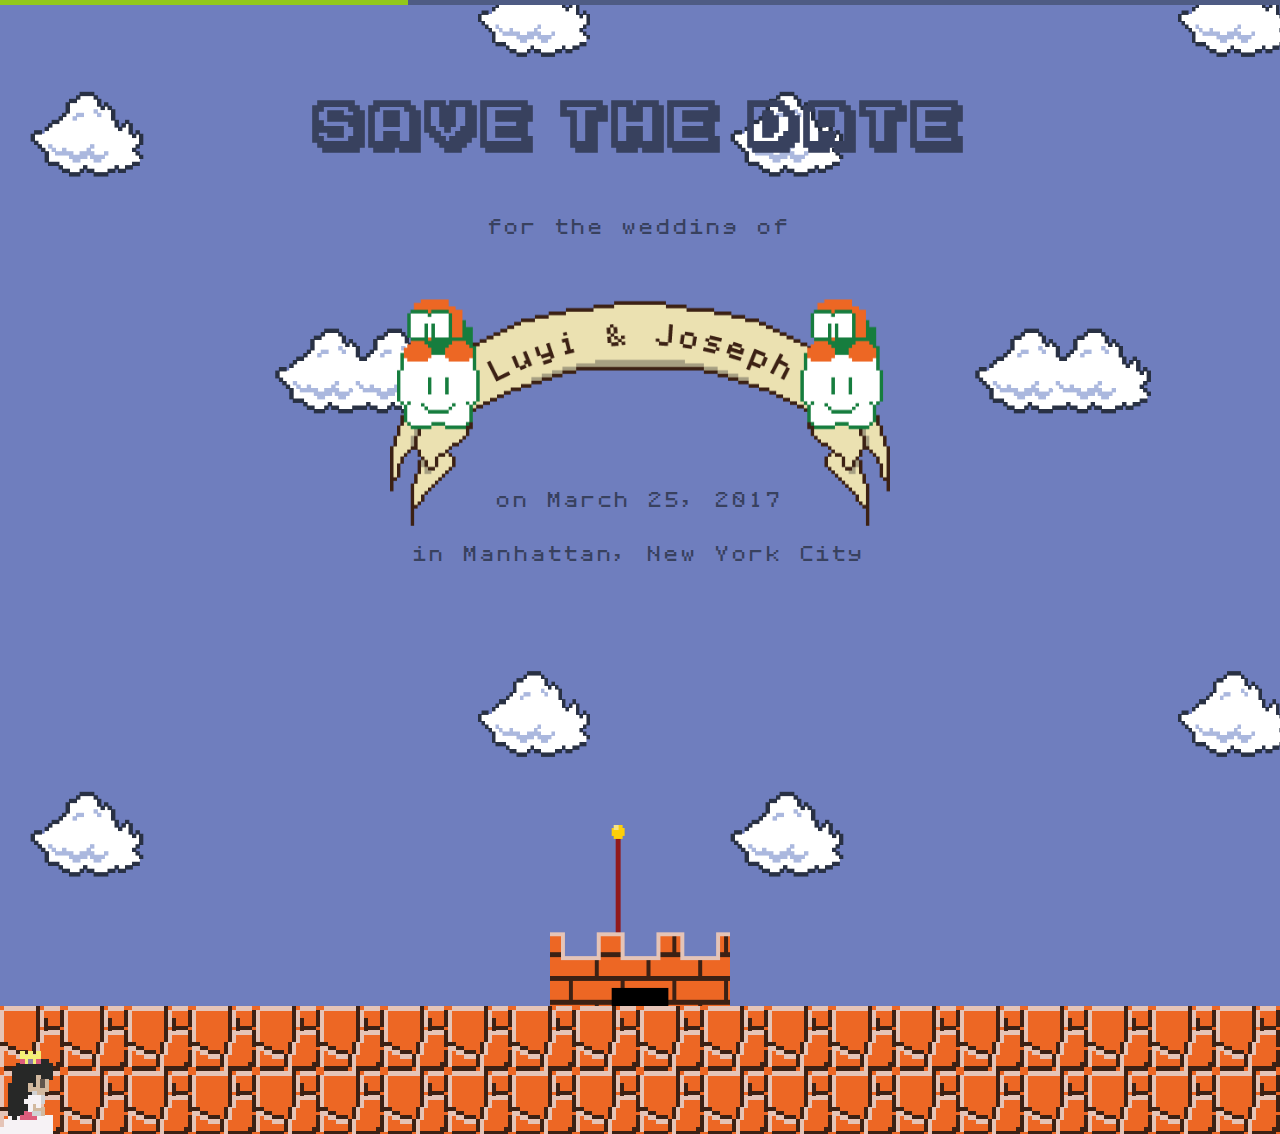
==== index.html @ 118c02ea "fix castle" ====
<html>
<head>
  <meta name="viewport" content="width=device-width, initial-scale=1.0">
  <script src="scripts/google-analytics.js"></script>
<script>

function start_scroll_down() {
     scroll = setInterval(function(){ window.scrollBy(0, 3000); console.log('start');}, 1500);
   }

function stop_scroll_down() {
     clearInterval(scroll);
     console.log('stop');
  }

function move() {
  var elem = document.getElementById("myBar");
  var width = 1;
  var id = setInterval(frame, 25);
  function frame() {
    if (width >= 100) {
      clearInterval(id);
    } else {
      width++;
      elem.style.width = width + '%';
    }
  }
}


</script>

  <meta type="text/css" charset="utf-8"/>
  <link rel="stylesheet" href="css/style.css"/>
  <link rel='icon' href='favicon.ico' type='image/x-icon'/>
  <title> L+J Save the Date </title>
</head>

<body onload="setTimeout(start_scroll_down, 1200);move();setTimeout(stop_scroll_down, 4000)">
<div id="container">
  <p>
    <div id="myProgress">
    <div id="myBar"></div>
    </div>

    <div id="information">
    <h1> Save the Date </h1>
    <h3> for the wedding of </h3>
    <center> <img id="turtle" src="pngs/turtle.png" alt="turtle" style="width: 500px;"></center>
    <div id="info"><h3> on March 25, 2017
    <br> in Manhattan, New York City </h3></div>
    </div>

    <center>
    <div id="RSVP">
    <form>
    <input type="button" value="<<Click here to RSVP>>" onclick="window.open('https://goo.gl/forms/vAuIZofi9MzrhsGh1')">
    </form>
    </div>
    </center>

    <center><div id="castle">
    <img id="flag" src="pngs/flag.png" alt="flag">
    <img id="castletop" src="pngs/castlea.png" alt="castletop">
    <img id="castlebottom" src="pngs/castleb.png" alt="castlebottom">
    <div id="character2">
    <img id="mario2" src="pngs/mario.png" alt="mario2">
    <img id="peach2" src="pngs/peach.png" alt="peach2">
    </div>
    </div></center>

    <center><div id="forestry">
    <img id="bushA" src="pngs/bushA.png" alt="bushA">
    <img id="bushB" src="pngs/bushB.png" alt="bushB">
    <img id="hill" src="pngs/hill.png" alt="hill">
    <img id="bighill" src="pngs/bighill.png" alt="bighill">
    <img id="largehill" src="pngs/bighill.png" alt="largehill">
    </div></center>

    <div id="character">
    <img id="peach" src="pngs/peach.png" alt="peach">
    <img id="mario" src="pngs/mario.png" alt="mario">
    </div>

  </p>
  <div id="footer">
  </div>
  </div>
</body>

</html>
---- css/style.css ----
html, body {
	margin: 0;
	height: 100%;
}

#container {
	position: relative;
	height: auto;
	top: -16px;
	width: 100%;
	min-height: 100%;
	padding-bottom: 128px;
	overflow: hidden;
}

body {
  background-image: url("../pngs/sky.png");
	background-size: 700px;
}

#footer {
	position: absolute;
  bottom: 0px;
  left: 0;
	margin: 0;
  width:100%;
  height: 128px;
  background-image: url("../pngs/land.png");
}

#myProgress {
	position: relative;
	top: 0px;
	left: 0px;
	width: 110vw;
	height: 5px;
	background-color: #4E5B84;
}

#myBar {
    position: absolute;
    width: 1vw;
    height: 100%;
    background-color: #92C81A;
}

@font-face{
	font-family:'ka1';
	src: url('ka1.ttf');
	src: url('ka1.ttf') format('truetype');
}

@font-face{
	font-family:'coders';
	src: url('mozart.ttf');
	src: url('mozart.ttf') format('truetype');
}

p {
  padding-top:0px;
  padding-left:50px;
  padding-right:50px;
}

h1 {
	padding-top:5vh;
	color: #38415E;
  text-align: center;
  font-family: 'ka1', sans-serif;
  font-size: 3.25em;
  letter-spacing: 10px;
  line-height: 150%;
	background-color: none;
}

h3 {
  color: #38415E;
  font-family: 'coders', sans-serif;
  text-align: center;
  font-size: 2.25em;
	letter-spacing: 3px;
	font-weight: 300;
	line-height: 150%;
	background-color: none;
}

#information {
	position: relative;
	width: 80%;
	margin: auto;
}

#info {
	position: relative;
	top:-10vh;
}

input[type=button] {
	position: relative;
	top: -10vh;
	padding:10px 20px;
	z-index: 0;
	background-color: rgba(255,255,255,0.4);
	border: 4px solid #1D7D3E;
	border-radius: 2px;
	color: #38415E;
	font-family: 'coders', sans-serif;
	font-weight: 300;
	text-align: center;
	font-size: 2.25em;
	letter-spacing: 3px;
	opacity: 0;
	text-decoration:none;
	animation: appear 1s normal ease-in;
	animation-fill-mode: forwards;
	animation-delay: 12s;
}

input[type=button]:hover {
	background-color: rgba(255,255,255,0.6);
	border: 4px solid #92C81A;
}

#castle {
	position: relative;
	z-index:0;
	width: 500px;
	margin: auto;
	bottom: -30vh;
	text-align: center;
}

#castletop{
	position: absolute;
	z-index:-2;
	top: -225px;
	width: 180px;
	left: 160px;
}

#castlebottom {
	position: absolute;
	z-index:1;
	width: 308px;
	left: 96px;
}

#flag {
	position: absolute;
	left: 330px;
	top: -210px;
	opacity: 0;
	z-index:-3;
	animation: raise 5s normal linear;
	animation-fill-mode: forwards;
	animation-delay: 10s;
}

@keyframes raise {
	0% {
		opacity: 0;
		visibility: hidden;
		top:-80px;
	}
	10% {
		opacity: 1;
		visibility: visible;
		top: -80px;
	}
	100% {
		opacity: 1;
		visibility: visible;
		top: -210px;
	}
}

#forestry {
	position: relative;
	left: -5vw;
	width: 500px;
	margin: auto;
	bottom: -30vh;
}

#bushA {
	position: absolute;
	left: -200px;
	z-index:-2;
	top: -5px;
}

#bushB {
	position: absolute;
	left: 850px;
	z-index:-2;
	top: -5px;
}

#hill {
	position: absolute;
	left: 0;
	z-index:-2;
	top: -30px;
}

#bighill {
	position: absolute;
	left: 500px;
	z-index:-3;
	top: -125px;
}

#largehill {
	position: absolute;
	left: -300px;
	z-index:-3;
	top: -125px;
}

#character {
	position: relative;
	bottom: -166.5px;
}

#peach {
	position: relative;
	left: 0vw;
	z-index:2;
	animation: Peachwalk 5s normal ease-out;
	animation-fill-mode: forwards;
	animation-delay: 2s;
}

#mario {
	position: relative;
	left: 100vw;
	z-index:3;
	animation: Mariowalk 5s normal ease-out;
	animation-fill-mode: forwards;
	animation-delay: 2s;
}

#character2 {
	position: relative;
	bottom: 30px;
}

#peach2 {
	position: relative;
	left: -45vw;
	z-index: -2;
	opacity: 0;
	animation: Peachwalk2 3s normal linear;
	animation-fill-mode: forwards;
	animation-delay: 8s;
}


#mario2 {
	position: relative;
	left: -41vw;
	opacity: 0;
	z-index: -1;
	animation: Mariowalk2 3s normal linear;
	animation-fill-mode: forwards;
	animation-delay: 8s;
}

@keyframes appear {
	0% {
		opacity: 0;
		visibility: hidden;
	}
	100% {
		opacity: 1;
		visibility: visible;
	}
}


@keyframes Peachwalk {
	0% {
		left:0vw;
	}
	90% {
		opacity: 1;
		left: 50vw;
		transform: scale(1);
	}
	95% {
		opacity: 0.5;
		left:50vw;
		transform: scale(0.5);
	}
	100% {
		opacity: 0;
		transform: scale(0.5);
		left:50vw;
	}
}

@keyframes Peachwalk2 {
	0% {
		opacity: 0;
		transform: scale(0.5);
		left:-45vw;
	}
	25% {
		opacity: 1;
		transform: scale(1);
		height: 100px;
		left: -45vw;
	}
	90% {
		opacity: 1;
		height: 100px;
		left:-42vw;
		-moz-transform: scale(1, 1);
	-webkit-transform: scale(1, 1);
	-o-transform: scale(1, 1);
	-ms-transform: scale(1, 1);
	transform: scale(1, 1);
	}
	100% {
		left: -42vw;
		height: 100px;
		opacity: 1;
		-moz-transform: scale(-1, 1);
		-webkit-transform: scale(-1, 1);
		-o-transform: scale(-1, 1);
		-ms-transform: scale(-1, 1);
		transform: scale(-1, 1);
	}
}


@keyframes Mariowalk {
	0% {
		left:10vw;
	}
	10% {
		transform:translateY(-120%)
	}
	20% {
		transform:translateY(0)
	}
	30% {
		transform:translateY(-120%)
	}
	40% {
		transform:translateY(0)
	}
	50% {
		transform:translateY(-120%)
	}
	60% {
		transform:translateY(0)
	}
	90% {
		opacity: 1;
		left:-45vw;
		transform: scale(1);
	}
	95% {
		opacity: 0.5;
		left: -45vw;
		transform: scale(0.5);
	}
	100% {
		opacity: 0;
		left: -45vw;
		transform: scale(0.5);
	}
}

@keyframes Mariowalk2 {
	0% {
		opacity: 0;
		transform: scale(0.5);
		left:-41vw;
	}
	25% {
		opacity: 1;
		transform: scale(1);
		left: -41vw;
	}
	90% {
		opacity: 1;
		transform: scale(1);
		left:-44vw;
		-moz-transform: scale(1, 1);
	-webkit-transform: scale(1, 1);
	-o-transform: scale(1, 1);
	-ms-transform: scale(1, 1);
	transform: scale(1, 1);
	}
	100% {
		left: -44vw;
		height: 64px;
		opacity: 1;
		-moz-transform: scale(-1, 1);
		-webkit-transform: scale(-1, 1);
		-o-transform: scale(-1, 1);
		-ms-transform: scale(-1, 1);
		transform: scale(-1, 1);
	}
}

#turtle {
		padding-top: 10px;
    position: relative;
    -webkit-animation: float 2s infinite  normal ease-out;
    animation: float 8s infinite  normal ease-out;
		z-index: 2;
}


@-webkit-keyframes float {
    0% {
        top:20px;
				left:-30px;
    }
		13% {
        top:0px;
				left:-30px;
    }
		25% {
				top:20px;
				left:-30px;
		}
		37% {
				top: 0px;
				left:0px;
		}
		50% {
				top: 20px;
				left:30px;
		}
		62% {
				top: 0px;
				left:30px;
		}
		75% {
				top: 20px;
				left:30px;
		}
		87% {
				top: 0px;
				left:0px;
		}
		100% {
				top: 20px;
				left:-30px;

}

@keyframes float {
	0% {
			top:20px;
			left:-30px;
	}
	13% {
			top:0px;
			left:-30px;
	}
	25% {
			top:20px;
			left:-30px;
	}
	37% {
			top: 0px;
			left:0px;
	}
	50% {
			top: 20px;
			left:30px;
	}
	62% {
			top: 0px;
			left:30px;
	}
	75% {
			top: 20px;
			left:30px;
	}
	87% {
			top: 0px;
			left:0px;
	}
	100% {
			top: 20px;
			left:-30px;

}
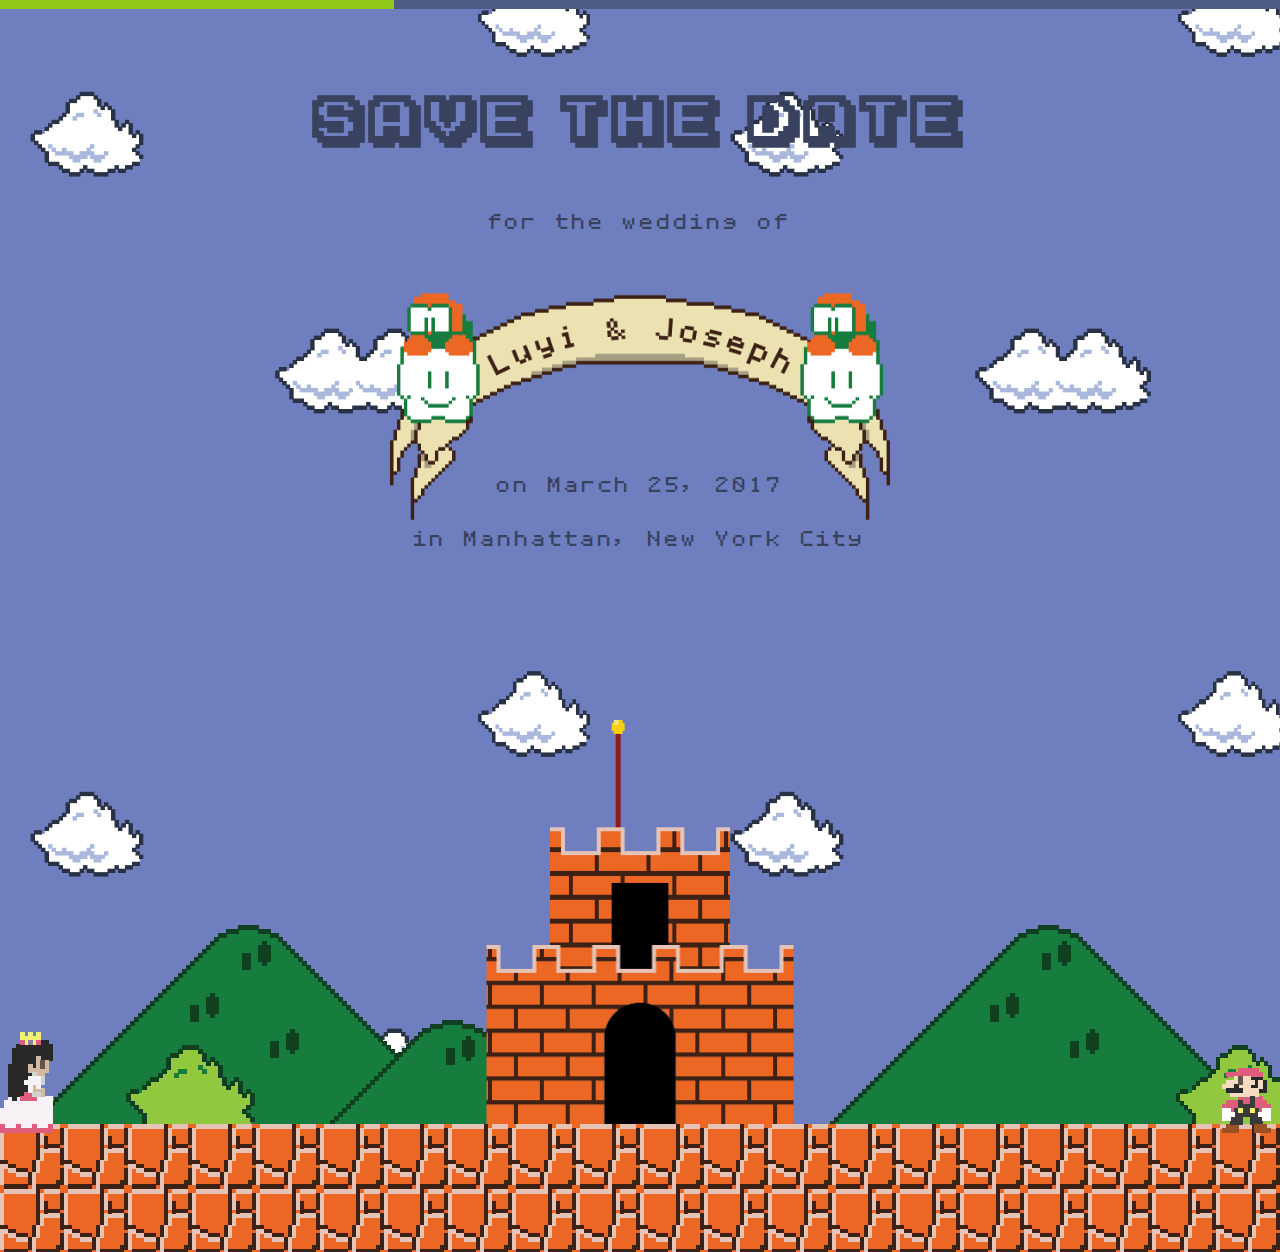
==== commit 6533885d: "Fix indentation" ====
--- a/index.html
+++ b/index.html
@@ -47,44 +47,48 @@
     <h1> Save the Date </h1>
     <h3> for the wedding of </h3>
     <center> <img id="turtle" src="pngs/turtle.png" alt="turtle" style="width: 500px;"></center>
-    <div id="info"><h3> on March 25, 2017
-    <br> in Manhattan, New York City </h3></div>
+    <div id="info"><h3> on March 25, 2017 <br> in Manhattan, New York City </h3>
+    </div>
     </div>
 
     <center>
-    <div id="RSVP">
-    <form>
-    <input type="button" value="<<Click here to RSVP>>" onclick="window.open('https://goo.gl/forms/vAuIZofi9MzrhsGh1')">
-    </form>
-    </div>
+      <div id="RSVP">
+        <form>
+        <input type="button" value="<<Click here to RSVP>>" onclick="window.open('https://goo.gl/forms/vAuIZofi9MzrhsGh1')">
+        </form>
+      </div>
     </center>
 
-    <center><div id="castle">
-    <img id="flag" src="pngs/flag.png" alt="flag">
-    <img id="castletop" src="pngs/castlea.png" alt="castletop">
-    <img id="castlebottom" src="pngs/castleb.png" alt="castlebottom">
-    <div id="character2">
-    <img id="mario2" src="pngs/mario.png" alt="mario2">
-    <img id="peach2" src="pngs/peach.png" alt="peach2">
-    </div>
-    </div></center>
+    <center>
+      <div id="castle">
+        <img id="flag" src="pngs/flag.png" alt="flag">
+        <img id="castletop" src="pngs/castlea.png" alt="castletop">
+        <img id="castlebottom" src="pngs/castleb.png" alt="castlebottom">
+        <div id="character2">
+          <img id="mario2" src="pngs/mario.png" alt="mario2">
+          <img id="peach2" src="pngs/peach.png" alt="peach2">
+        </div>
+      </div>
+    </center>
 
-    <center><div id="forestry">
-    <img id="bushA" src="pngs/bushA.png" alt="bushA">
-    <img id="bushB" src="pngs/bushB.png" alt="bushB">
-    <img id="hill" src="pngs/hill.png" alt="hill">
-    <img id="bighill" src="pngs/bighill.png" alt="bighill">
-    <img id="largehill" src="pngs/bighill.png" alt="largehill">
-    </div></center>
+    <center>
+      <div id="forestry">
+        <img id="bushA" src="pngs/bushA.png" alt="bushA">
+        <img id="bushB" src="pngs/bushB.png" alt="bushB">
+        <img id="hill" src="pngs/hill.png" alt="hill">
+        <img id="bighill" src="pngs/bighill.png" alt="bighill">
+        <img id="largehill" src="pngs/bighill.png" alt="largehill">
+      </div>
+    </center>
 
     <div id="character">
-    <img id="peach" src="pngs/peach.png" alt="peach">
-    <img id="mario" src="pngs/mario.png" alt="mario">
+      <img id="peach" src="pngs/peach.png" alt="peach">
+      <img id="mario" src="pngs/mario.png" alt="mario">
     </div>
 
-  </p>
-  <div id="footer">
-  </div>
+    </p>
+    <div id="footer">
+    </div>
   </div>
 </body>
 
--- a/css/style.css
+++ b/css/style.css
@@ -6,10 +6,10 @@
 #container {
 	position: relative;
 	height: auto;
-	top: -16px;
+	top: 0vh;
 	width: 100%;
 	min-height: 100%;
-	padding-bottom: 128px;
+	padding-bottom: 29vh;
 	overflow: hidden;
 }
 
@@ -29,11 +29,11 @@
 }
 
 #myProgress {
-	position: relative;
+	position: absolute;
 	top: 0px;
 	left: 0px;
 	width: 110vw;
-	height: 5px;
+	height: 1vh;
 	background-color: #4E5B84;
 }
 
@@ -126,7 +126,7 @@
 	z-index:0;
 	width: 500px;
 	margin: auto;
-	bottom: -30vh;
+	bottom: -20vh;
 	text-align: center;
 }
 
@@ -147,7 +147,7 @@
 
 #flag {
 	position: absolute;
-	left: 330px;
+	left: 230px;
 	top: -210px;
 	opacity: 0;
 	z-index:-3;
@@ -179,7 +179,7 @@
 	left: -5vw;
 	width: 500px;
 	margin: auto;
-	bottom: -30vh;
+	bottom: -20vh;
 }
 
 #bushA {
@@ -219,7 +219,7 @@
 
 #character {
 	position: relative;
-	bottom: -166.5px;
+	bottom: -162px;
 }
 
 #peach {
@@ -233,7 +233,7 @@
 
 #mario {
 	position: relative;
-	left: 100vw;
+	left: 91vw;
 	z-index:3;
 	animation: Mariowalk 5s normal ease-out;
 	animation-fill-mode: forwards;
@@ -336,7 +336,7 @@
 
 @keyframes Mariowalk {
 	0% {
-		left:10vw;
+		left:91vw;
 	}
 	10% {
 		transform:translateY(-120%)
@@ -358,17 +358,17 @@
 	}
 	90% {
 		opacity: 1;
-		left:-45vw;
+		left:50vw;
 		transform: scale(1);
 	}
 	95% {
 		opacity: 0.5;
-		left: -45vw;
-		transform: scale(0.5);
-	}
-	100% {
-		opacity: 0;
-		left: -45vw;
+		left: 50vw;
+		transform: scale(0.5);
+	}
+	100% {
+		opacity: 0;
+		left: 50vw;
 		transform: scale(0.5);
 	}
 }
@@ -407,8 +407,8 @@
 }
 
 #turtle {
-		padding-top: 10px;
     position: relative;
+		top: 1vh;
     -webkit-animation: float 2s infinite  normal ease-out;
     animation: float 8s infinite  normal ease-out;
 		z-index: 2;
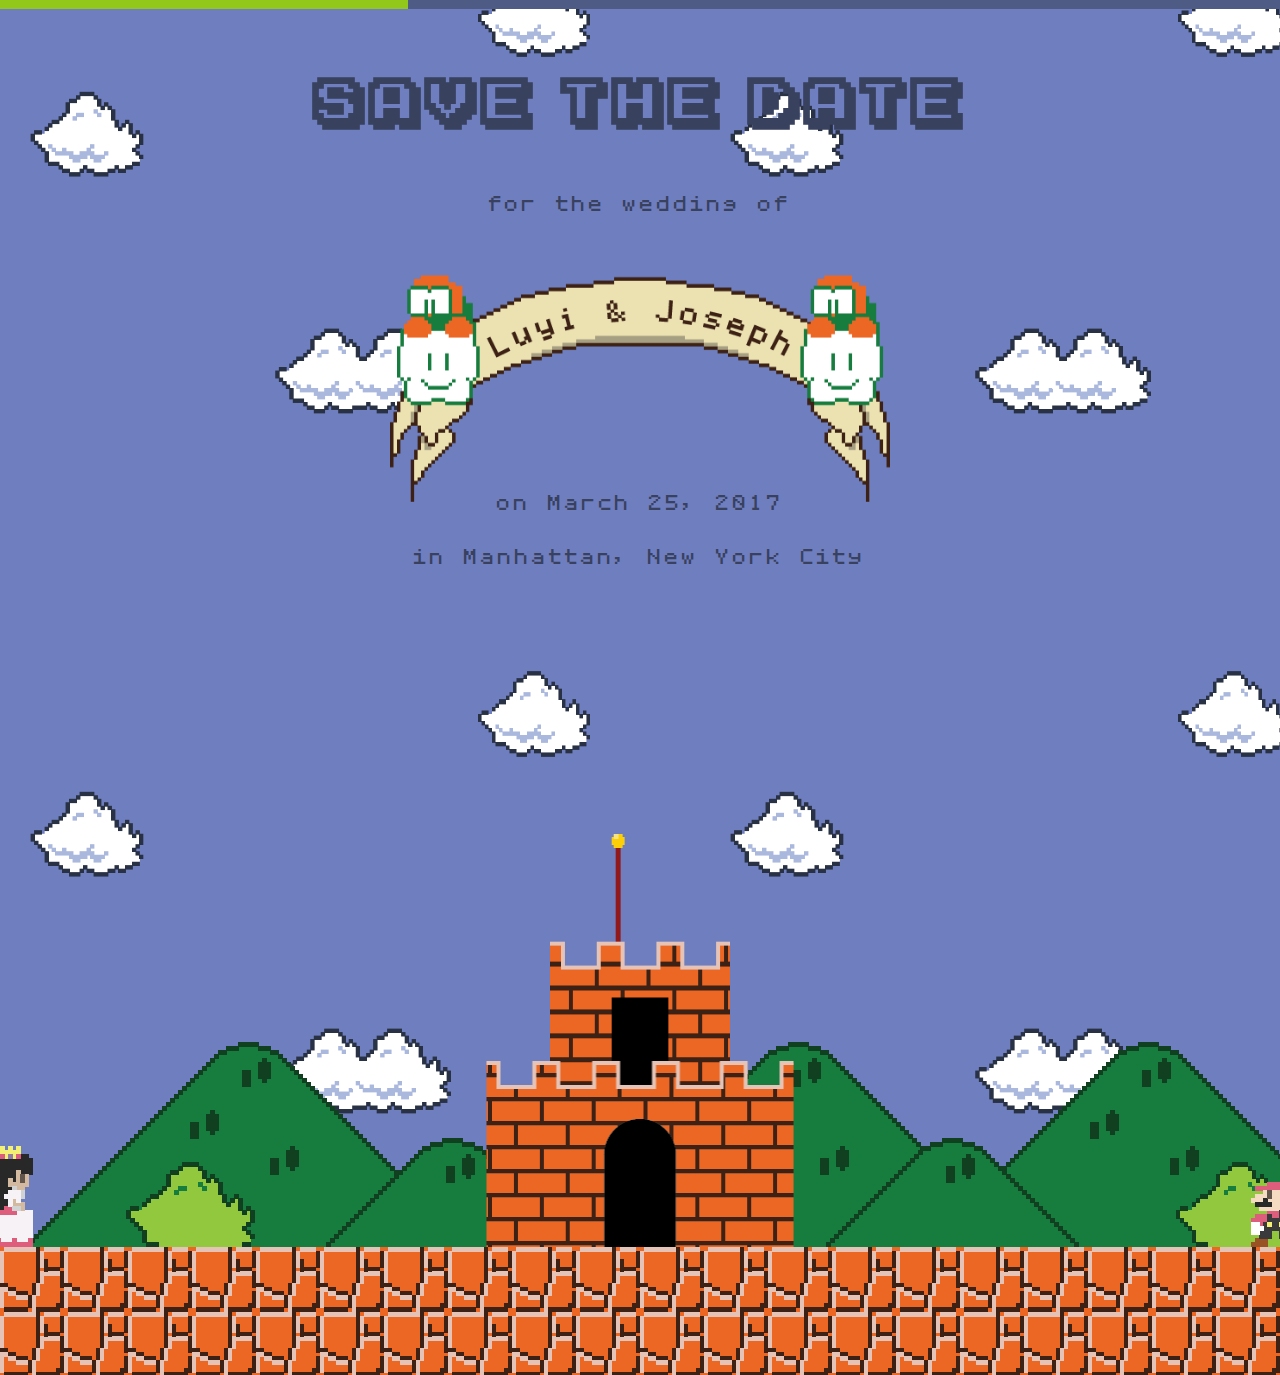
==== commit da6b5ec8: "responsive layout...EVERYTHING" ====
--- a/index.html
+++ b/index.html
@@ -38,7 +38,6 @@
 
 <body onload="setTimeout(start_scroll_down, 1200);move();setTimeout(stop_scroll_down, 4000)">
 <div id="container">
-  <p>
     <div id="myProgress">
     <div id="myBar"></div>
     </div>
@@ -47,49 +46,42 @@
     <h1> Save the Date </h1>
     <h3> for the wedding of </h3>
     <center> <img id="turtle" src="pngs/turtle.png" alt="turtle" style="width: 500px;"></center>
-    <div id="info"><h3> on March 25, 2017 <br> in Manhattan, New York City </h3>
+    <div id="info"><h3> on March 25, 2017
+    <br> in Manhattan, New York City </h3></div>
+    <center>
+    <div id="RSVP">
+    <form>
+    <input type="button" value="<<Click here to RSVP>>" onclick="window.open('https://goo.gl/forms/vAuIZofi9MzrhsGh1')">
+    </form>
     </div>
+    </center>
     </div>
 
-    <center>
-      <div id="RSVP">
-        <form>
-        <input type="button" value="<<Click here to RSVP>>" onclick="window.open('https://goo.gl/forms/vAuIZofi9MzrhsGh1')">
-        </form>
-      </div>
-    </center>
+    <center><div id="castle">
+    <img id="flag" src="pngs/flag.png" alt="flag">
+    <img id="castletop" src="pngs/castlea.png" alt="castletop">
+    <img id="castlebottom" src="pngs/castleb.png" alt="castlebottom">
+    <div id="character">
+    <img id="peach" src="pngs/peach.png" alt="peach">
+    <img id="mario" src="pngs/mario.png" alt="mario">
+    </div>
+    <div id="character2">
+    <img id="mario2" src="pngs/mario.png" alt="mario2">
+    <img id="peach2" src="pngs/peach.png" alt="peach2">
+    </div>
+    </div></center>
 
-    <center>
-      <div id="castle">
-        <img id="flag" src="pngs/flag.png" alt="flag">
-        <img id="castletop" src="pngs/castlea.png" alt="castletop">
-        <img id="castlebottom" src="pngs/castleb.png" alt="castlebottom">
-        <div id="character2">
-          <img id="mario2" src="pngs/mario.png" alt="mario2">
-          <img id="peach2" src="pngs/peach.png" alt="peach2">
-        </div>
-      </div>
-    </center>
-
-    <center>
-      <div id="forestry">
-        <img id="bushA" src="pngs/bushA.png" alt="bushA">
-        <img id="bushB" src="pngs/bushB.png" alt="bushB">
-        <img id="hill" src="pngs/hill.png" alt="hill">
-        <img id="bighill" src="pngs/bighill.png" alt="bighill">
-        <img id="largehill" src="pngs/bighill.png" alt="largehill">
-      </div>
-    </center>
-
-    <div id="character">
-      <img id="peach" src="pngs/peach.png" alt="peach">
-      <img id="mario" src="pngs/mario.png" alt="mario">
-    </div>
-
-    </p>
-    <div id="footer">
-    </div>
+    <center><div id="forestry">
+    <img id="bushA" src="pngs/bushA.png" alt="bushA">
+    <img id="bushB" src="pngs/bushB.png" alt="bushB">
+    <img id="hill" src="pngs/hill.png" alt="hill">
+    <img id="hill2" src="pngs/hill.png" alt="hill2">
+    <img id="bighill" src="pngs/bighill.png" alt="bighill">
+    <img id="bighill2" src="pngs/bighill.png" alt="bighill2">
+    <img id="largehill" src="pngs/bighill.png" alt="largehill">
+    </div></center>
+  </div>
+  <div id="footer">
   </div>
 </body>
-
 </html>
--- a/css/style.css
+++ b/css/style.css
@@ -8,8 +8,6 @@
 	height: auto;
 	top: 0vh;
 	width: 100%;
-	min-height: 100%;
-	padding-bottom: 29vh;
 	overflow: hidden;
 }
 
@@ -19,8 +17,8 @@
 }
 
 #footer {
-	position: absolute;
-  bottom: 0px;
+	position: relative;
+  top: 0px;
   left: 0;
 	margin: 0;
   width:100%;
@@ -63,7 +61,6 @@
 }
 
 h1 {
-	padding-top:5vh;
 	color: #38415E;
   text-align: center;
   font-family: 'ka1', sans-serif;
@@ -88,16 +85,17 @@
 	position: relative;
 	width: 80%;
 	margin: auto;
+	padding-top: 3vh;
 }
 
 #info {
 	position: relative;
-	top:-10vh;
+	top:-6vh;
 }
 
 input[type=button] {
 	position: relative;
-	top: -10vh;
+	top: -6vh;
 	padding:10px 20px;
 	z-index: 0;
 	background-color: rgba(255,255,255,0.4);
@@ -121,19 +119,23 @@
 	border: 4px solid #92C81A;
 }
 
+#form {
+	height: 0px;
+}
+
 #castle {
 	position: relative;
 	z-index:0;
 	width: 500px;
+	height: 500px;
 	margin: auto;
-	bottom: -20vh;
 	text-align: center;
 }
 
 #castletop{
 	position: absolute;
 	z-index:-2;
-	top: -225px;
+	bottom: 120px;
 	width: 180px;
 	left: 160px;
 }
@@ -143,34 +145,35 @@
 	z-index:1;
 	width: 308px;
 	left: 96px;
+	bottom: 0px;
 }
 
 #flag {
 	position: absolute;
-	left: 230px;
-	top: -210px;
+	left: 228px;
+	bottom: 355px;
 	opacity: 0;
 	z-index:-3;
 	animation: raise 5s normal linear;
 	animation-fill-mode: forwards;
-	animation-delay: 10s;
+	animation-delay: 8s;
 }
 
 @keyframes raise {
 	0% {
 		opacity: 0;
 		visibility: hidden;
-		top:-80px;
+		bottom:150px;
 	}
 	10% {
 		opacity: 1;
 		visibility: visible;
-		top: -80px;
+		bottom:150px;
 	}
 	100% {
 		opacity: 1;
 		visibility: visible;
-		top: -210px;
+		bottom: 355px;
 	}
 }
 
@@ -179,52 +182,69 @@
 	left: -5vw;
 	width: 500px;
 	margin: auto;
-	bottom: -20vh;
+	bottom: 0px;
 }
 
 #bushA {
 	position: absolute;
 	left: -200px;
 	z-index:-2;
-	top: -5px;
+	bottom: 0px;
 }
 
 #bushB {
 	position: absolute;
 	left: 850px;
 	z-index:-2;
-	top: -5px;
+	bottom: 0px;
 }
 
 #hill {
 	position: absolute;
 	left: 0;
 	z-index:-2;
-	top: -30px;
+	bottom: 0px;
+}
+
+#hill2 {
+	position: absolute;
+	left: 500px;
+	z-index:-2;
+	bottom: 0px;
 }
 
 #bighill {
 	position: absolute;
-	left: 500px;
+	left: 600px;
 	z-index:-3;
-	top: -125px;
+	bottom: 0px;
+}
+
+#bighill2 {
+	position: absolute;
+	left: 250px;
+	z-index:-4;
+	bottom: 0px;
 }
 
 #largehill {
 	position: absolute;
 	left: -300px;
 	z-index:-3;
-	top: -125px;
+	bottom: 0px;
 }
 
 #character {
-	position: relative;
-	bottom: -162px;
+	position: absolute;
+	bottom: 0px;
+	width: 500;
+	margin: auto;
 }
 
 #peach {
-	position: relative;
-	left: 0vw;
+	position: absolute;
+	left: -32vw;
+	bottom: 0px;
 	z-index:2;
 	animation: Peachwalk 5s normal ease-out;
 	animation-fill-mode: forwards;
@@ -232,8 +252,9 @@
 }
 
 #mario {
-	position: relative;
-	left: 91vw;
+	position: absolute;
+	right: -32vw;
+	bottom: 0px;
 	z-index:3;
 	animation: Mariowalk 5s normal ease-out;
 	animation-fill-mode: forwards;
@@ -241,15 +262,18 @@
 }
 
 #character2 {
-	position: relative;
-	bottom: 30px;
+	position: absolute;
+	bottom: 160px;
+	width: 500px;
+	margin: auto;
 }
 
 #peach2 {
-	position: relative;
-	left: -45vw;
+	position: absolute;
+	right: 197px;
 	z-index: -2;
 	opacity: 0;
+	bottom: 0px;
 	animation: Peachwalk2 3s normal linear;
 	animation-fill-mode: forwards;
 	animation-delay: 8s;
@@ -257,10 +281,11 @@
 
 
 #mario2 {
-	position: relative;
-	left: -41vw;
+	position: absolute;
+	left: 197px;
 	opacity: 0;
 	z-index: -1;
+	bottom: 0px;
 	animation: Mariowalk2 3s normal linear;
 	animation-fill-mode: forwards;
 	animation-delay: 8s;
@@ -280,22 +305,22 @@
 
 @keyframes Peachwalk {
 	0% {
-		left:0vw;
+		left:-32vw;
 	}
 	90% {
 		opacity: 1;
-		left: 50vw;
+		left: calc(50% - 26px);
 		transform: scale(1);
 	}
 	95% {
 		opacity: 0.5;
-		left:50vw;
+		left: calc(50% - 26px);
 		transform: scale(0.5);
 	}
 	100% {
 		opacity: 0;
 		transform: scale(0.5);
-		left:50vw;
+		left: calc(50% - 26px);
 	}
 }
 
@@ -303,18 +328,18 @@
 	0% {
 		opacity: 0;
 		transform: scale(0.5);
-		left:-45vw;
+		right:calc(50% - 26px);
 	}
 	25% {
 		opacity: 1;
 		transform: scale(1);
 		height: 100px;
-		left: -45vw;
+		right: calc(50% - 26px);
 	}
 	90% {
 		opacity: 1;
 		height: 100px;
-		left:-42vw;
+		right:calc(50% - 60px);
 		-moz-transform: scale(1, 1);
 	-webkit-transform: scale(1, 1);
 	-o-transform: scale(1, 1);
@@ -322,7 +347,7 @@
 	transform: scale(1, 1);
 	}
 	100% {
-		left: -42vw;
+		right: calc(50% - 60px);
 		height: 100px;
 		opacity: 1;
 		-moz-transform: scale(-1, 1);
@@ -336,7 +361,7 @@
 
 @keyframes Mariowalk {
 	0% {
-		left:91vw;
+		right:-32vw;
 	}
 	10% {
 		transform:translateY(-120%)
@@ -356,19 +381,25 @@
 	60% {
 		transform:translateY(0)
 	}
+	70% {
+		transform:translateY(-120%)
+	}
+	80% {
+		transform:translateY(0)
+	}
 	90% {
 		opacity: 1;
-		left:50vw;
+		right: calc(50% - 24px);
 		transform: scale(1);
 	}
 	95% {
 		opacity: 0.5;
-		left: 50vw;
+		right:calc(50% - 24px);
 		transform: scale(0.5);
 	}
 	100% {
 		opacity: 0;
-		left: 50vw;
+		right:calc(50% - 24px);
 		transform: scale(0.5);
 	}
 }
@@ -377,17 +408,17 @@
 	0% {
 		opacity: 0;
 		transform: scale(0.5);
-		left:-41vw;
+		left: calc(50% - 26px);
 	}
 	25% {
 		opacity: 1;
 		transform: scale(1);
-		left: -41vw;
+		left: calc(50% - 26px);
 	}
 	90% {
 		opacity: 1;
 		transform: scale(1);
-		left:-44vw;
+		left: calc(50% - 60px);
 		-moz-transform: scale(1, 1);
 	-webkit-transform: scale(1, 1);
 	-o-transform: scale(1, 1);
@@ -395,7 +426,7 @@
 	transform: scale(1, 1);
 	}
 	100% {
-		left: -44vw;
+		left: calc(50% - 60px);
 		height: 64px;
 		opacity: 1;
 		-moz-transform: scale(-1, 1);
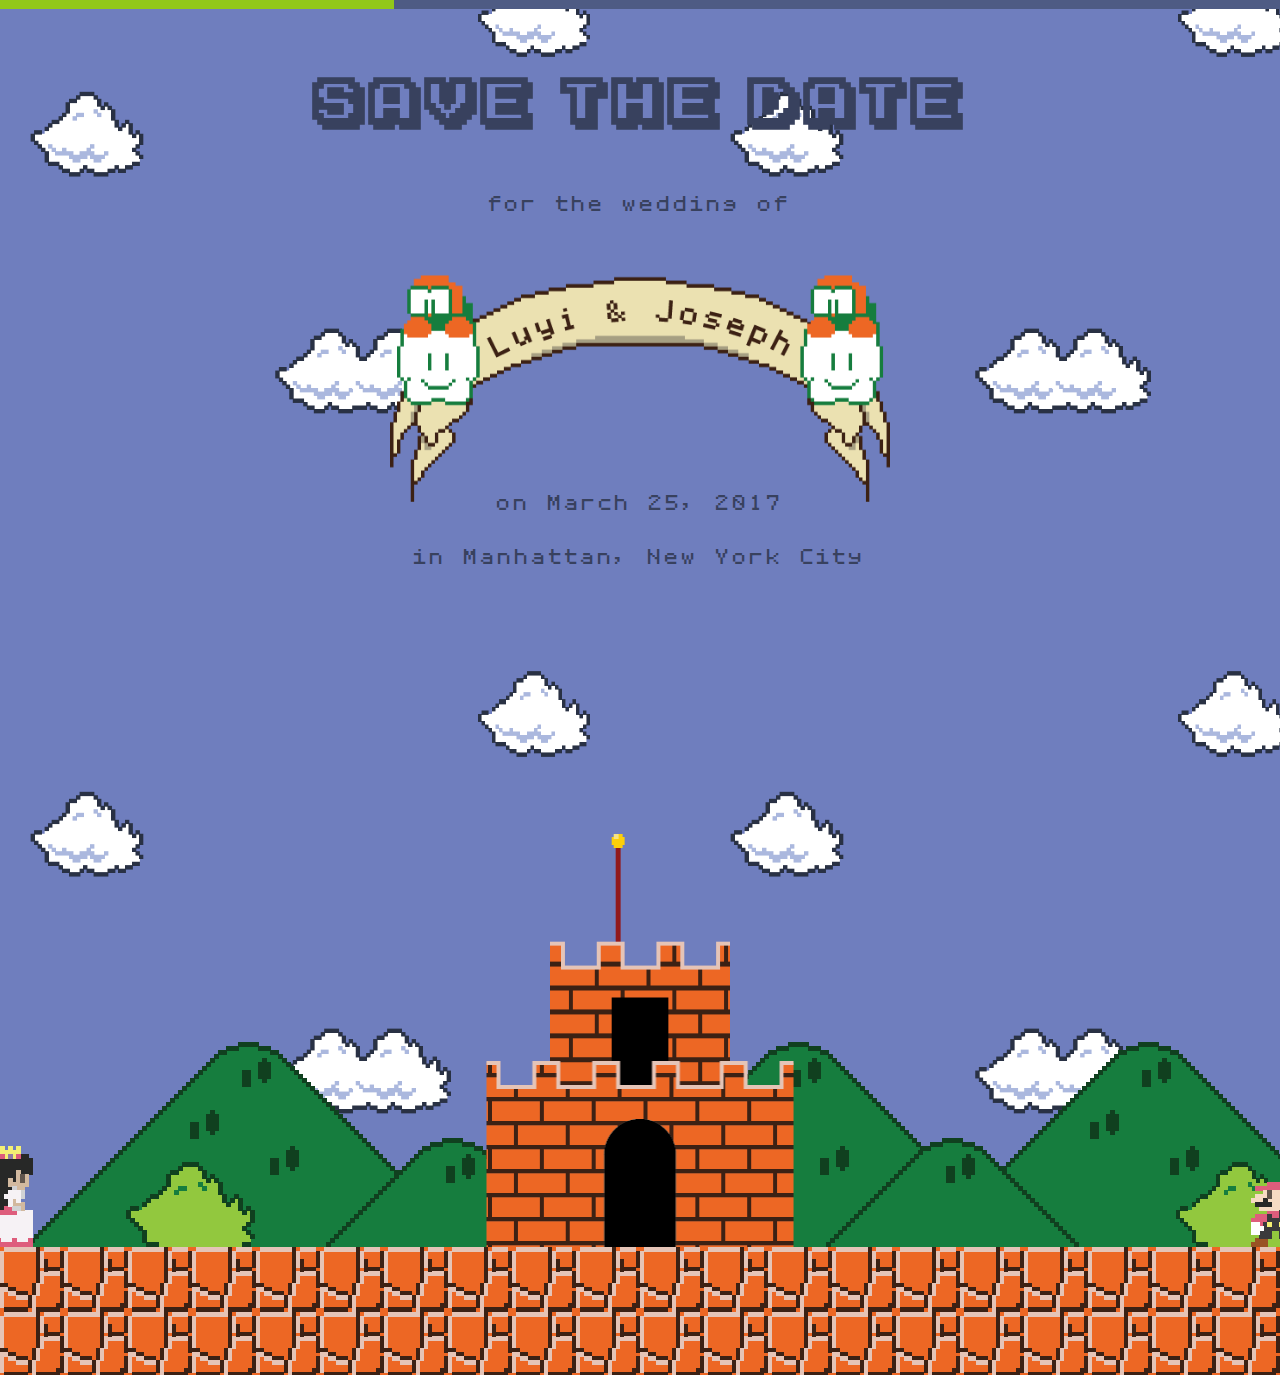
==== commit 0c69b798: "Merge remote-tracking branch 'origin/master'" ====
--- a/index.html
+++ b/index.html
@@ -46,14 +46,15 @@
     <h1> Save the Date </h1>
     <h3> for the wedding of </h3>
     <center> <img id="turtle" src="pngs/turtle.png" alt="turtle" style="width: 500px;"></center>
-    <div id="info"><h3> on March 25, 2017
-    <br> in Manhattan, New York City </h3></div>
+    <div id="info"><h3> on March 25, 2017 <br> in Manhattan, New York City </h3>
+    </div>
+    </div>
     <center>
-    <div id="RSVP">
-    <form>
-    <input type="button" value="<<Click here to RSVP>>" onclick="window.open('https://goo.gl/forms/vAuIZofi9MzrhsGh1')">
-    </form>
-    </div>
+      <div id="RSVP">
+        <form>
+        <input type="button" value="<<Click here to RSVP>>" onclick="window.open('https://goo.gl/forms/vAuIZofi9MzrhsGh1')">
+        </form>
+      </div>
     </center>
     </div>
 
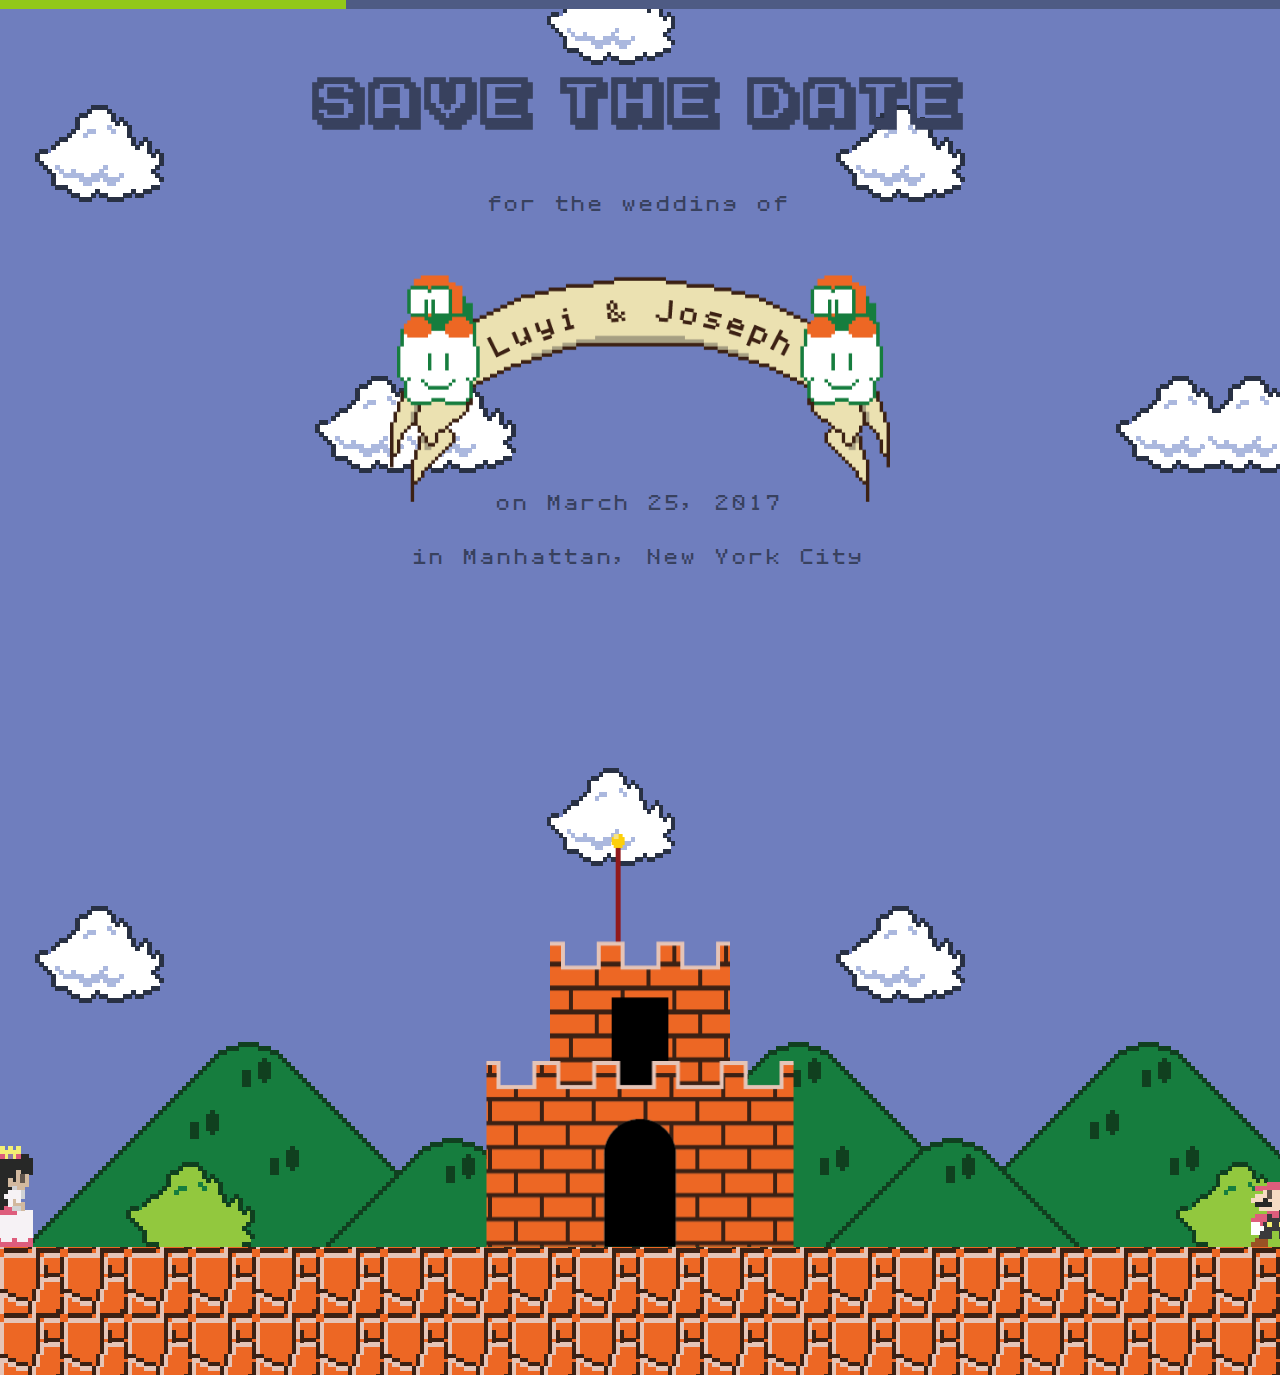
==== commit 10144f67: "repeating footer; 100% progress bar" ====
--- a/index.html
+++ b/index.html
@@ -56,7 +56,6 @@
         </form>
       </div>
     </center>
-    </div>
 
     <center><div id="castle">
     <img id="flag" src="pngs/flag.png" alt="flag">
@@ -81,6 +80,7 @@
     <img id="bighill2" src="pngs/bighill.png" alt="bighill2">
     <img id="largehill" src="pngs/bighill.png" alt="largehill">
     </div></center>
+    
   </div>
   <div id="footer">
   </div>
--- a/css/style.css
+++ b/css/style.css
@@ -9,11 +9,11 @@
 	top: 0vh;
 	width: 100%;
 	overflow: hidden;
+	background-image: url("../pngs/sky.png");
 }
 
 body {
-  background-image: url("../pngs/sky.png");
-	background-size: 700px;
+  background-image: url("../pngs/land.png");
 }
 
 #footer {
@@ -24,13 +24,14 @@
   width:100%;
   height: 128px;
   background-image: url("../pngs/land.png");
+	background-position: 0px 6px;
 }
 
 #myProgress {
 	position: absolute;
 	top: 0px;
 	left: 0px;
-	width: 110vw;
+	width: 100%;
 	height: 1vh;
 	background-color: #4E5B84;
 }
@@ -109,6 +110,8 @@
 	letter-spacing: 3px;
 	opacity: 0;
 	text-decoration:none;
+	-webkit-animation: appear 1s normal ease-in;
+	-moz-animation: appear 1s normal ease-in;
 	animation: appear 1s normal ease-in;
 	animation-fill-mode: forwards;
 	animation-delay: 12s;
@@ -125,7 +128,7 @@
 
 #castle {
 	position: relative;
-	z-index:0;
+	z-index:1;
 	width: 500px;
 	height: 500px;
 	margin: auto;
@@ -154,12 +157,51 @@
 	bottom: 355px;
 	opacity: 0;
 	z-index:-3;
+	-webkit-transform: translate3d(0,0,0);
+	-webkit-animation: raise 5s normal linear;
+	-moz-animation: raise 5s normal linear;
 	animation: raise 5s normal linear;
 	animation-fill-mode: forwards;
 	animation-delay: 8s;
 }
 
 @keyframes raise {
+	0% {
+		opacity: 0;
+		visibility: hidden;
+		bottom:150px;
+	}
+	10% {
+		opacity: 1;
+		visibility: visible;
+		bottom:150px;
+	}
+	100% {
+		opacity: 1;
+		visibility: visible;
+		bottom: 355px;
+	}
+}
+
+@-webkit-keyframes raise {
+	0% {
+		opacity: 0;
+		visibility: hidden;
+		bottom:150px;
+	}
+	10% {
+		opacity: 1;
+		visibility: visible;
+		bottom:150px;
+	}
+	100% {
+		opacity: 1;
+		visibility: visible;
+		bottom: 355px;
+	}
+}
+
+@-moz-keyframes raise {
 	0% {
 		opacity: 0;
 		visibility: hidden;
@@ -183,6 +225,7 @@
 	width: 500px;
 	margin: auto;
 	bottom: 0px;
+	z-index: 0;
 }
 
 #bushA {
@@ -246,6 +289,8 @@
 	left: -32vw;
 	bottom: 0px;
 	z-index:2;
+	-webkit-animation: Peachwalk 5s normal ease-out;
+	-moz-animation: Peachwalk 5s normal ease-out;
 	animation: Peachwalk 5s normal ease-out;
 	animation-fill-mode: forwards;
 	animation-delay: 2s;
@@ -256,6 +301,8 @@
 	right: -32vw;
 	bottom: 0px;
 	z-index:3;
+	-webkit-animation: Mariowalk 5s normal ease-out;
+	-moz-animation: Mariowalk 5s normal ease-out;
 	animation: Mariowalk 5s normal ease-out;
 	animation-fill-mode: forwards;
 	animation-delay: 2s;
@@ -274,6 +321,8 @@
 	z-index: -2;
 	opacity: 0;
 	bottom: 0px;
+	-webkit-animation: Peachwalk2 3s normal linear;
+	-moz-animation: Peachwalk2 3s normal linear;
 	animation: Peachwalk2 3s normal linear;
 	animation-fill-mode: forwards;
 	animation-delay: 8s;
@@ -286,6 +335,8 @@
 	opacity: 0;
 	z-index: -1;
 	bottom: 0px;
+	-webkit-animation: Mariowalk2 3s normal linear;
+	-moz-animation: Mariowalk2 3s normal linear;
 	animation: Mariowalk2 3s normal linear;
 	animation-fill-mode: forwards;
 	animation-delay: 8s;
@@ -302,8 +353,72 @@
 	}
 }
 
+@-webkit-keyframes appear {
+	0% {
+		opacity: 0;
+		visibility: hidden;
+	}
+	100% {
+		opacity: 1;
+		visibility: visible;
+	}
+}
+
+@-moz-keyframes appear {
+	0% {
+		opacity: 0;
+		visibility: hidden;
+	}
+	100% {
+		opacity: 1;
+		visibility: visible;
+	}
+}
+
 
 @keyframes Peachwalk {
+	0% {
+		left:-32vw;
+	}
+	90% {
+		opacity: 1;
+		left: calc(50% - 26px);
+		transform: scale(1);
+	}
+	95% {
+		opacity: 0.5;
+		left: calc(50% - 26px);
+		transform: scale(0.5);
+	}
+	100% {
+		opacity: 0;
+		transform: scale(0.5);
+		left: calc(50% - 26px);
+	}
+}
+
+@-webkit-keyframes Peachwalk {
+	0% {
+		left:-32vw;
+	}
+	90% {
+		opacity: 1;
+		left: calc(50% - 26px);
+		transform: scale(1);
+	}
+	95% {
+		opacity: 0.5;
+		left: calc(50% - 26px);
+		transform: scale(0.5);
+	}
+	100% {
+		opacity: 0;
+		transform: scale(0.5);
+		left: calc(50% - 26px);
+	}
+}
+
+@-moz-keyframes Peachwalk {
 	0% {
 		left:-32vw;
 	}
@@ -358,8 +473,166 @@
 	}
 }
 
+@-webkit-keyframes Peachwalk2 {
+	0% {
+		opacity: 0;
+		transform: scale(0.5);
+		right:calc(50% - 26px);
+	}
+	25% {
+		opacity: 1;
+		transform: scale(1);
+		height: 100px;
+		right: calc(50% - 26px);
+	}
+	90% {
+		opacity: 1;
+		height: 100px;
+		right:calc(50% - 60px);
+		-moz-transform: scale(1, 1);
+	-webkit-transform: scale(1, 1);
+	-o-transform: scale(1, 1);
+	-ms-transform: scale(1, 1);
+	transform: scale(1, 1);
+	}
+	100% {
+		right: calc(50% - 60px);
+		height: 100px;
+		opacity: 1;
+		-moz-transform: scale(-1, 1);
+		-webkit-transform: scale(-1, 1);
+		-o-transform: scale(-1, 1);
+		-ms-transform: scale(-1, 1);
+		transform: scale(-1, 1);
+	}
+}
+
+@-moz-keyframes Peachwalk2 {
+	0% {
+		opacity: 0;
+		transform: scale(0.5);
+		right:calc(50% - 26px);
+	}
+	25% {
+		opacity: 1;
+		transform: scale(1);
+		height: 100px;
+		right: calc(50% - 26px);
+	}
+	90% {
+		opacity: 1;
+		height: 100px;
+		right:calc(50% - 60px);
+		-moz-transform: scale(1, 1);
+	-webkit-transform: scale(1, 1);
+	-o-transform: scale(1, 1);
+	-ms-transform: scale(1, 1);
+	transform: scale(1, 1);
+	}
+	100% {
+		right: calc(50% - 60px);
+		height: 100px;
+		opacity: 1;
+		-moz-transform: scale(-1, 1);
+		-webkit-transform: scale(-1, 1);
+		-o-transform: scale(-1, 1);
+		-ms-transform: scale(-1, 1);
+		transform: scale(-1, 1);
+	}
+}
+
 
 @keyframes Mariowalk {
+	0% {
+		right:-32vw;
+	}
+	10% {
+		transform:translateY(-120%)
+	}
+	20% {
+		transform:translateY(0)
+	}
+	30% {
+		transform:translateY(-120%)
+	}
+	40% {
+		transform:translateY(0)
+	}
+	50% {
+		transform:translateY(-120%)
+	}
+	60% {
+		transform:translateY(0)
+	}
+	70% {
+		transform:translateY(-120%)
+	}
+	80% {
+		transform:translateY(0)
+	}
+	90% {
+		opacity: 1;
+		right: calc(50% - 24px);
+		transform: scale(1);
+	}
+	95% {
+		opacity: 0.5;
+		right:calc(50% - 24px);
+		transform: scale(0.5);
+	}
+	100% {
+		opacity: 0;
+		right:calc(50% - 24px);
+		transform: scale(0.5);
+	}
+}
+
+@-webkit-keyframes Mariowalk {
+	0% {
+		right:-32vw;
+	}
+	10% {
+		transform:translateY(-120%)
+	}
+	20% {
+		transform:translateY(0)
+	}
+	30% {
+		transform:translateY(-120%)
+	}
+	40% {
+		transform:translateY(0)
+	}
+	50% {
+		transform:translateY(-120%)
+	}
+	60% {
+		transform:translateY(0)
+	}
+	70% {
+		transform:translateY(-120%)
+	}
+	80% {
+		transform:translateY(0)
+	}
+	90% {
+		opacity: 1;
+		right: calc(50% - 24px);
+		transform: scale(1);
+	}
+	95% {
+		opacity: 0.5;
+		right:calc(50% - 24px);
+		transform: scale(0.5);
+	}
+	100% {
+		opacity: 0;
+		right:calc(50% - 24px);
+		transform: scale(0.5);
+	}
+}
+
+@-moz-keyframes Mariowalk {
 	0% {
 		right:-32vw;
 	}
@@ -437,10 +710,77 @@
 	}
 }
 
+@-webkit-keyframes Mariowalk2 {
+	0% {
+		opacity: 0;
+		transform: scale(0.5);
+		left: calc(50% - 26px);
+	}
+	25% {
+		opacity: 1;
+		transform: scale(1);
+		left: calc(50% - 26px);
+	}
+	90% {
+		opacity: 1;
+		transform: scale(1);
+		left: calc(50% - 60px);
+		-moz-transform: scale(1, 1);
+	-webkit-transform: scale(1, 1);
+	-o-transform: scale(1, 1);
+	-ms-transform: scale(1, 1);
+	transform: scale(1, 1);
+	}
+	100% {
+		left: calc(50% - 60px);
+		height: 64px;
+		opacity: 1;
+		-moz-transform: scale(-1, 1);
+		-webkit-transform: scale(-1, 1);
+		-o-transform: scale(-1, 1);
+		-ms-transform: scale(-1, 1);
+		transform: scale(-1, 1);
+	}
+}
+
+@-moz-keyframes Mariowalk2 {
+	0% {
+		opacity: 0;
+		transform: scale(0.5);
+		left: calc(50% - 26px);
+	}
+	25% {
+		opacity: 1;
+		transform: scale(1);
+		left: calc(50% - 26px);
+	}
+	90% {
+		opacity: 1;
+		transform: scale(1);
+		left: calc(50% - 60px);
+		-moz-transform: scale(1, 1);
+	-webkit-transform: scale(1, 1);
+	-o-transform: scale(1, 1);
+	-ms-transform: scale(1, 1);
+	transform: scale(1, 1);
+	}
+	100% {
+		left: calc(50% - 60px);
+		height: 64px;
+		opacity: 1;
+		-moz-transform: scale(-1, 1);
+		-webkit-transform: scale(-1, 1);
+		-o-transform: scale(-1, 1);
+		-ms-transform: scale(-1, 1);
+		transform: scale(-1, 1);
+	}
+}
+
 #turtle {
     position: relative;
 		top: 1vh;
-    -webkit-animation: float 2s infinite  normal ease-out;
+		-moz-animation: float 2s infinite  normal ease-out;
+		-webkit-animation: float 2s infinite  normal ease-out;
     animation: float 8s infinite  normal ease-out;
 		z-index: 2;
 }
@@ -485,7 +825,7 @@
 
 }
 
-@keyframes float {
+@-moz-keyframes float {
 	0% {
 			top:20px;
 			left:-30px;
@@ -523,3 +863,43 @@
 			left:-30px;
 
 }
+
+
+@keyframes float {
+	0% {
+			top:20px;
+			left:-30px;
+	}
+	13% {
+			top:0px;
+			left:-30px;
+	}
+	25% {
+			top:20px;
+			left:-30px;
+	}
+	37% {
+			top: 0px;
+			left:0px;
+	}
+	50% {
+			top: 20px;
+			left:30px;
+	}
+	62% {
+			top: 0px;
+			left:30px;
+	}
+	75% {
+			top: 20px;
+			left:30px;
+	}
+	87% {
+			top: 0px;
+			left:0px;
+	}
+	100% {
+			top: 20px;
+			left:-30px;
+
+}
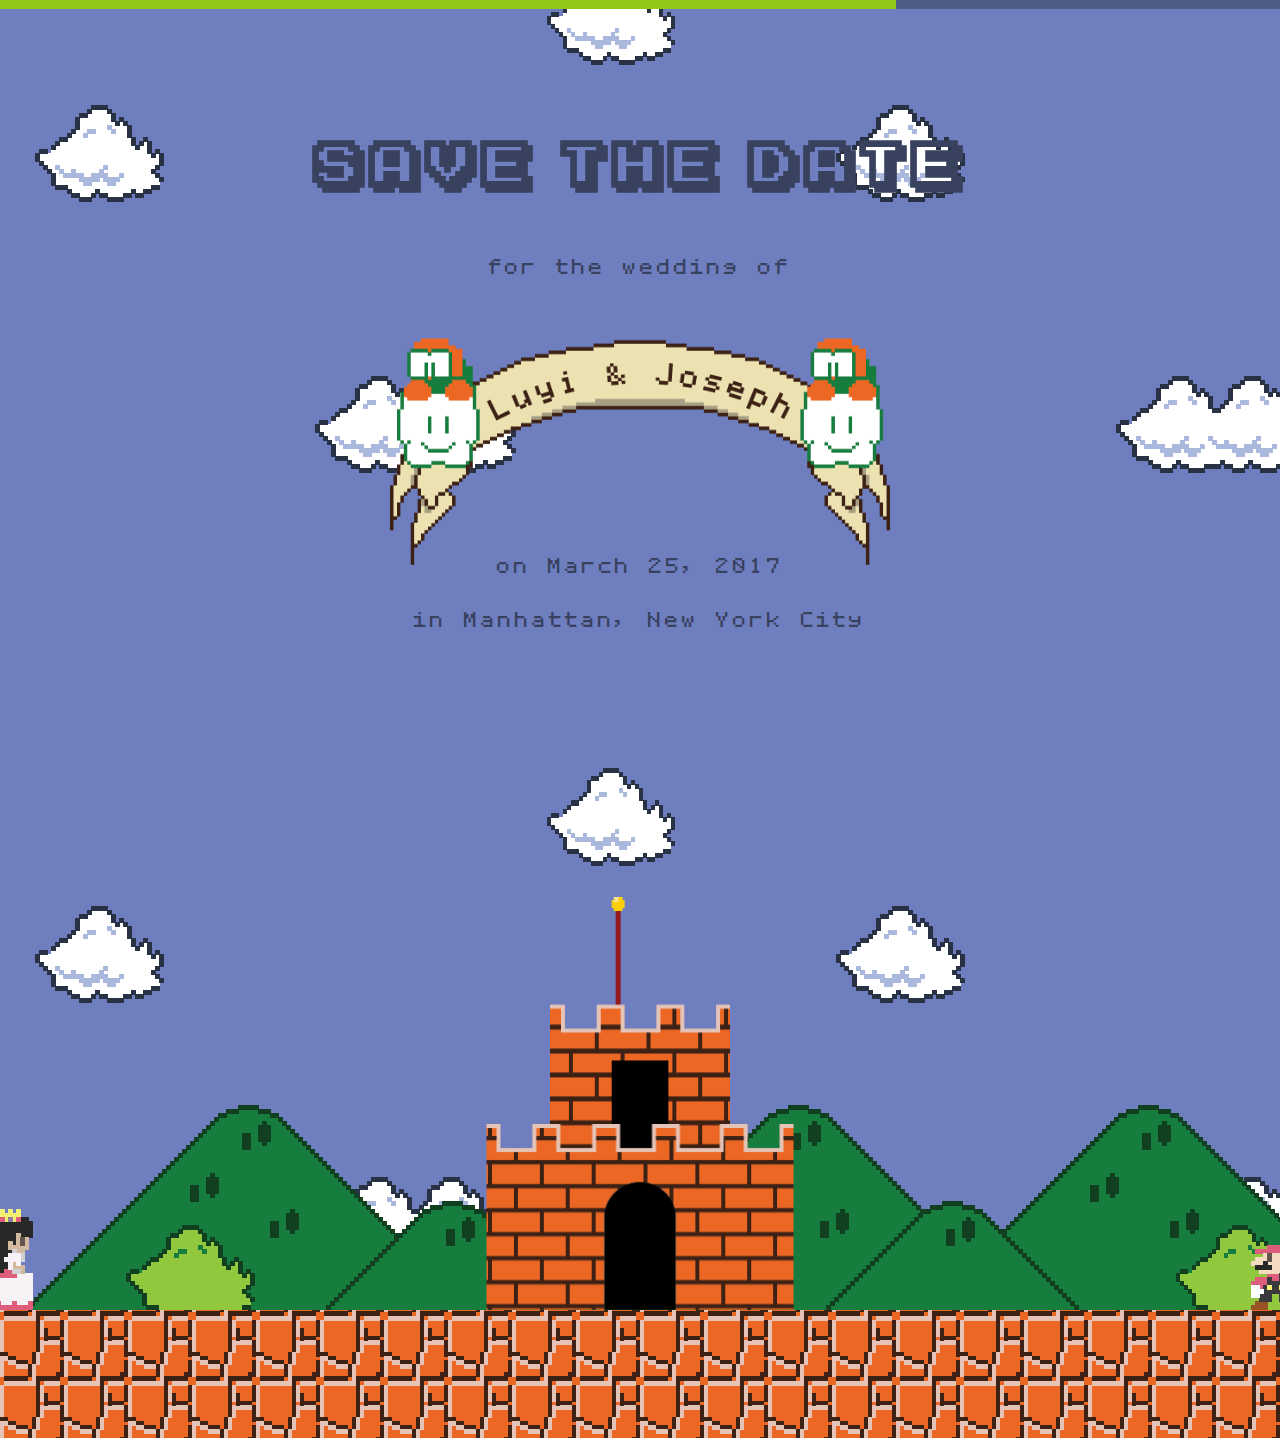
==== commit 6d31e5b7: "added smooth scrolling, scroll into view footer" ====
--- a/index.html
+++ b/index.html
@@ -3,20 +3,10 @@
   <meta name="viewport" content="width=device-width, initial-scale=1.0">
   <script src="scripts/google-analytics.js"></script>
 <script>
-
-function start_scroll_down() {
-     scroll = setInterval(function(){ window.scrollBy(0, 3000); console.log('start');}, 1500);
-   }
-
-function stop_scroll_down() {
-     clearInterval(scroll);
-     console.log('stop');
-  }
-
 function move() {
   var elem = document.getElementById("myBar");
   var width = 1;
-  var id = setInterval(frame, 25);
+  var id = setInterval(frame, 10);
   function frame() {
     if (width >= 100) {
       clearInterval(id);
@@ -27,6 +17,10 @@
   }
 }
 
+function scrolldown() {
+var duration = 1000
+zenscroll.intoView(footer, 1000)
+}
 
 </script>
 
@@ -36,7 +30,7 @@
   <title> L+J Save the Date </title>
 </head>
 
-<body onload="setTimeout(start_scroll_down, 1200);move();setTimeout(stop_scroll_down, 4000)">
+<body onload="setTimeout(scrolldown, 1200);move();">
 <div id="container">
     <div id="myProgress">
     <div id="myBar"></div>
@@ -80,9 +74,11 @@
     <img id="bighill2" src="pngs/bighill.png" alt="bighill2">
     <img id="largehill" src="pngs/bighill.png" alt="largehill">
     </div></center>
-    
+
   </div>
   <div id="footer">
   </div>
+  <script src="scripts/zenscroll.js"></script>
+  <script src="scripts/zenscroll-min.js"></script>
 </body>
 </html>
--- a/css/style.css
+++ b/css/style.css
@@ -86,7 +86,7 @@
 	position: relative;
 	width: 80%;
 	margin: auto;
-	padding-top: 3vh;
+	padding-top: 10vh;
 }
 
 #info {
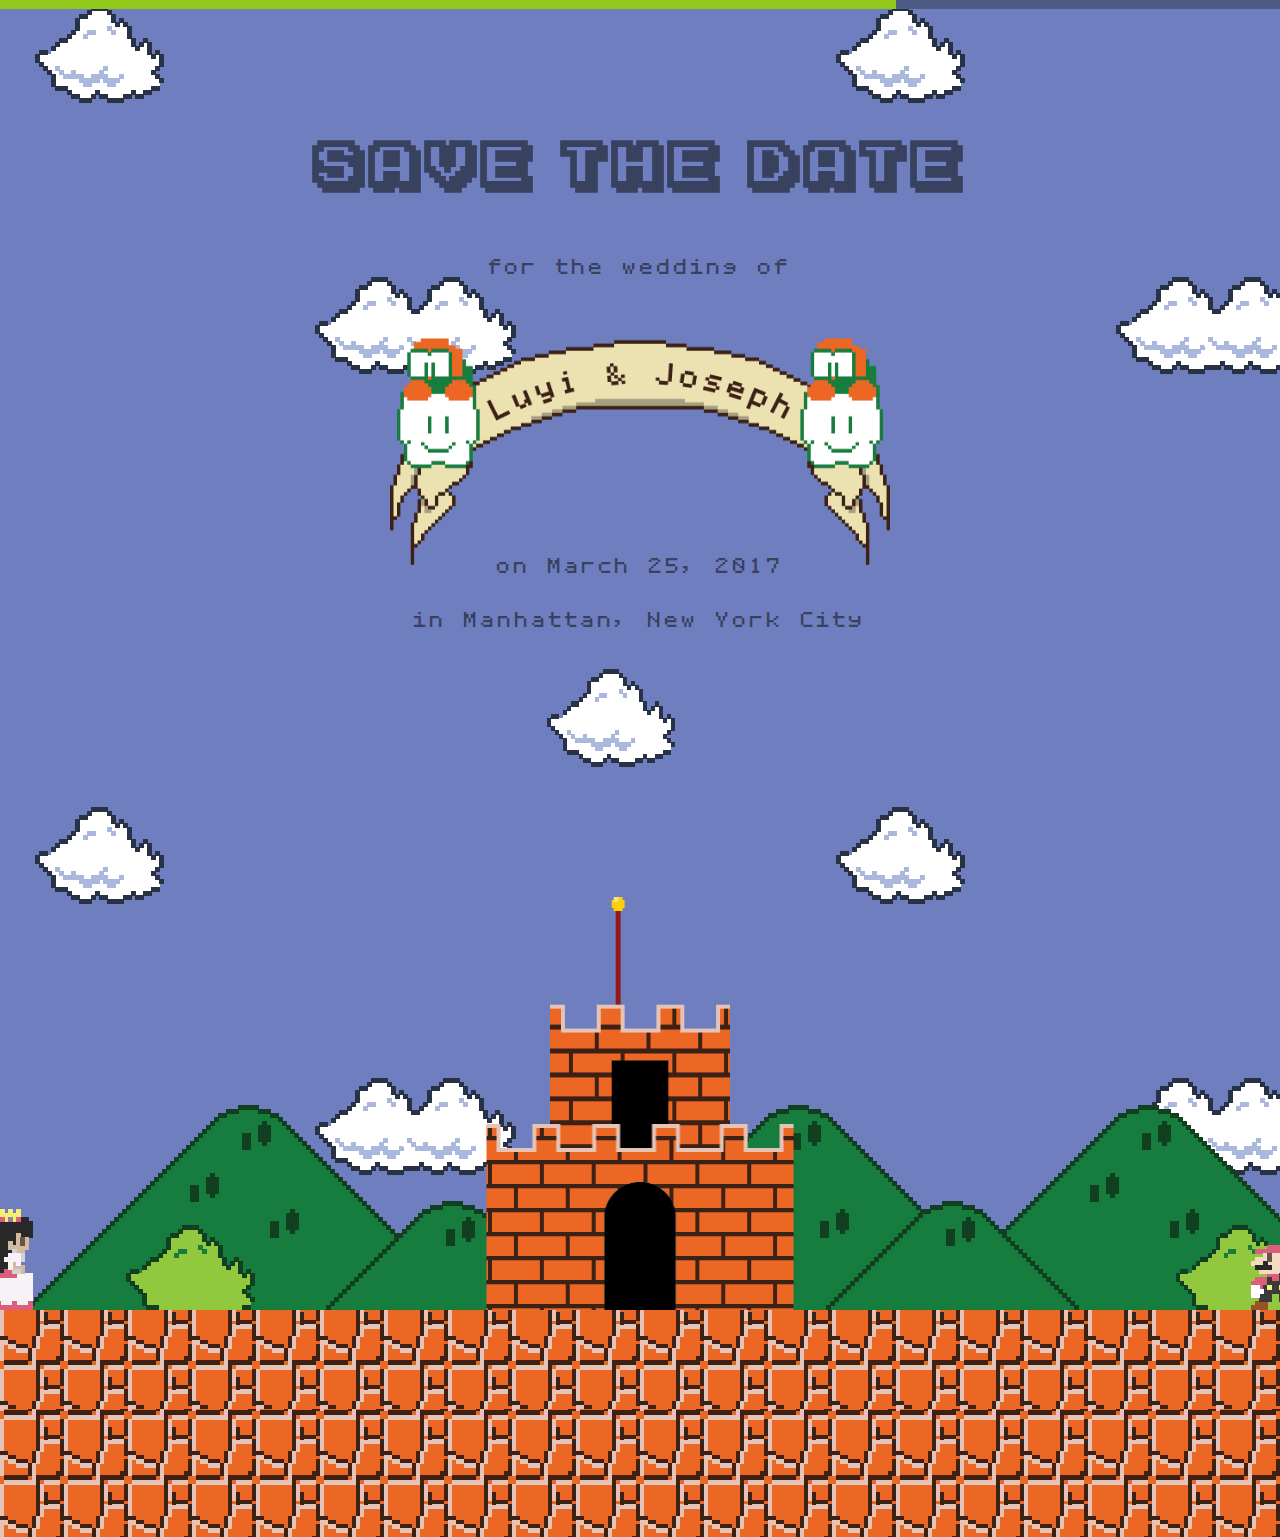
==== commit 81d47981: "Redirect to dumb page for IE" ====
--- a/index.html
+++ b/index.html
@@ -1,7 +1,8 @@
 <html>
 <head>
-  <meta name="viewport" content="width=device-width, initial-scale=1.0">
+  <meta name="viewport" content="width=device-width, initial-scale=0.5">
   <script src="scripts/google-analytics.js"></script>
+  <script src="scripts/block_ie.js"></script>
 <script>
 function move() {
   var elem = document.getElementById("myBar");
--- a/css/style.css
+++ b/css/style.css
@@ -6,7 +6,7 @@
 #container {
 	position: relative;
 	height: auto;
-	top: 0vh;
+	top: -11vh;
 	width: 100%;
 	overflow: hidden;
 	background-image: url("../pngs/sky.png");
@@ -29,10 +29,10 @@
 
 #myProgress {
 	position: absolute;
-	top: 0px;
+	top: 0;
 	left: 0px;
 	width: 100%;
-	height: 1vh;
+	height: 12vh;
 	background-color: #4E5B84;
 }
 
@@ -86,7 +86,7 @@
 	position: relative;
 	width: 80%;
 	margin: auto;
-	padding-top: 10vh;
+	padding-top: 21vh;
 }
 
 #info {
@@ -99,7 +99,7 @@
 	top: -6vh;
 	padding:10px 20px;
 	z-index: 0;
-	background-color: rgba(255,255,255,0.4);
+	background-color: rgba(255,255,255,0.6);
 	border: 4px solid #1D7D3E;
 	border-radius: 2px;
 	color: #38415E;
@@ -127,6 +127,7 @@
 }
 
 #castle {
+	-webkit-transform: translate3d(0,0,0);
 	position: relative;
 	z-index:1;
 	width: 500px;
@@ -136,6 +137,7 @@
 }
 
 #castletop{
+	-webkit-transform: translate3d(0,0,0);
 	position: absolute;
 	z-index:-2;
 	bottom: 120px;
@@ -144,6 +146,7 @@
 }
 
 #castlebottom {
+	-webkit-transform: translate3d(0,0,0);
 	position: absolute;
 	z-index:1;
 	width: 308px;
@@ -152,12 +155,12 @@
 }
 
 #flag {
+	-webkit-transform: translate3d(0,0,0);
 	position: absolute;
 	left: 228px;
 	bottom: 355px;
 	opacity: 0;
 	z-index:-3;
-	-webkit-transform: translate3d(0,0,0);
 	-webkit-animation: raise 5s normal linear;
 	-moz-animation: raise 5s normal linear;
 	animation: raise 5s normal linear;
@@ -333,7 +336,7 @@
 	position: absolute;
 	left: 197px;
 	opacity: 0;
-	z-index: -1;
+	z-index: 0;
 	bottom: 0px;
 	-webkit-animation: Mariowalk2 3s normal linear;
 	-moz-animation: Mariowalk2 3s normal linear;
@@ -716,7 +719,7 @@
 		transform: scale(0.5);
 		left: calc(50% - 26px);
 	}
-	25% {
+	5% {
 		opacity: 1;
 		transform: scale(1);
 		left: calc(50% - 26px);
@@ -779,8 +782,8 @@
 #turtle {
     position: relative;
 		top: 1vh;
-		-moz-animation: float 2s infinite  normal ease-out;
-		-webkit-animation: float 2s infinite  normal ease-out;
+		-moz-animation: float 6s infinite  normal ease-out;
+		-webkit-animation: float 6s infinite  normal ease-out;
     animation: float 8s infinite  normal ease-out;
 		z-index: 2;
 }
